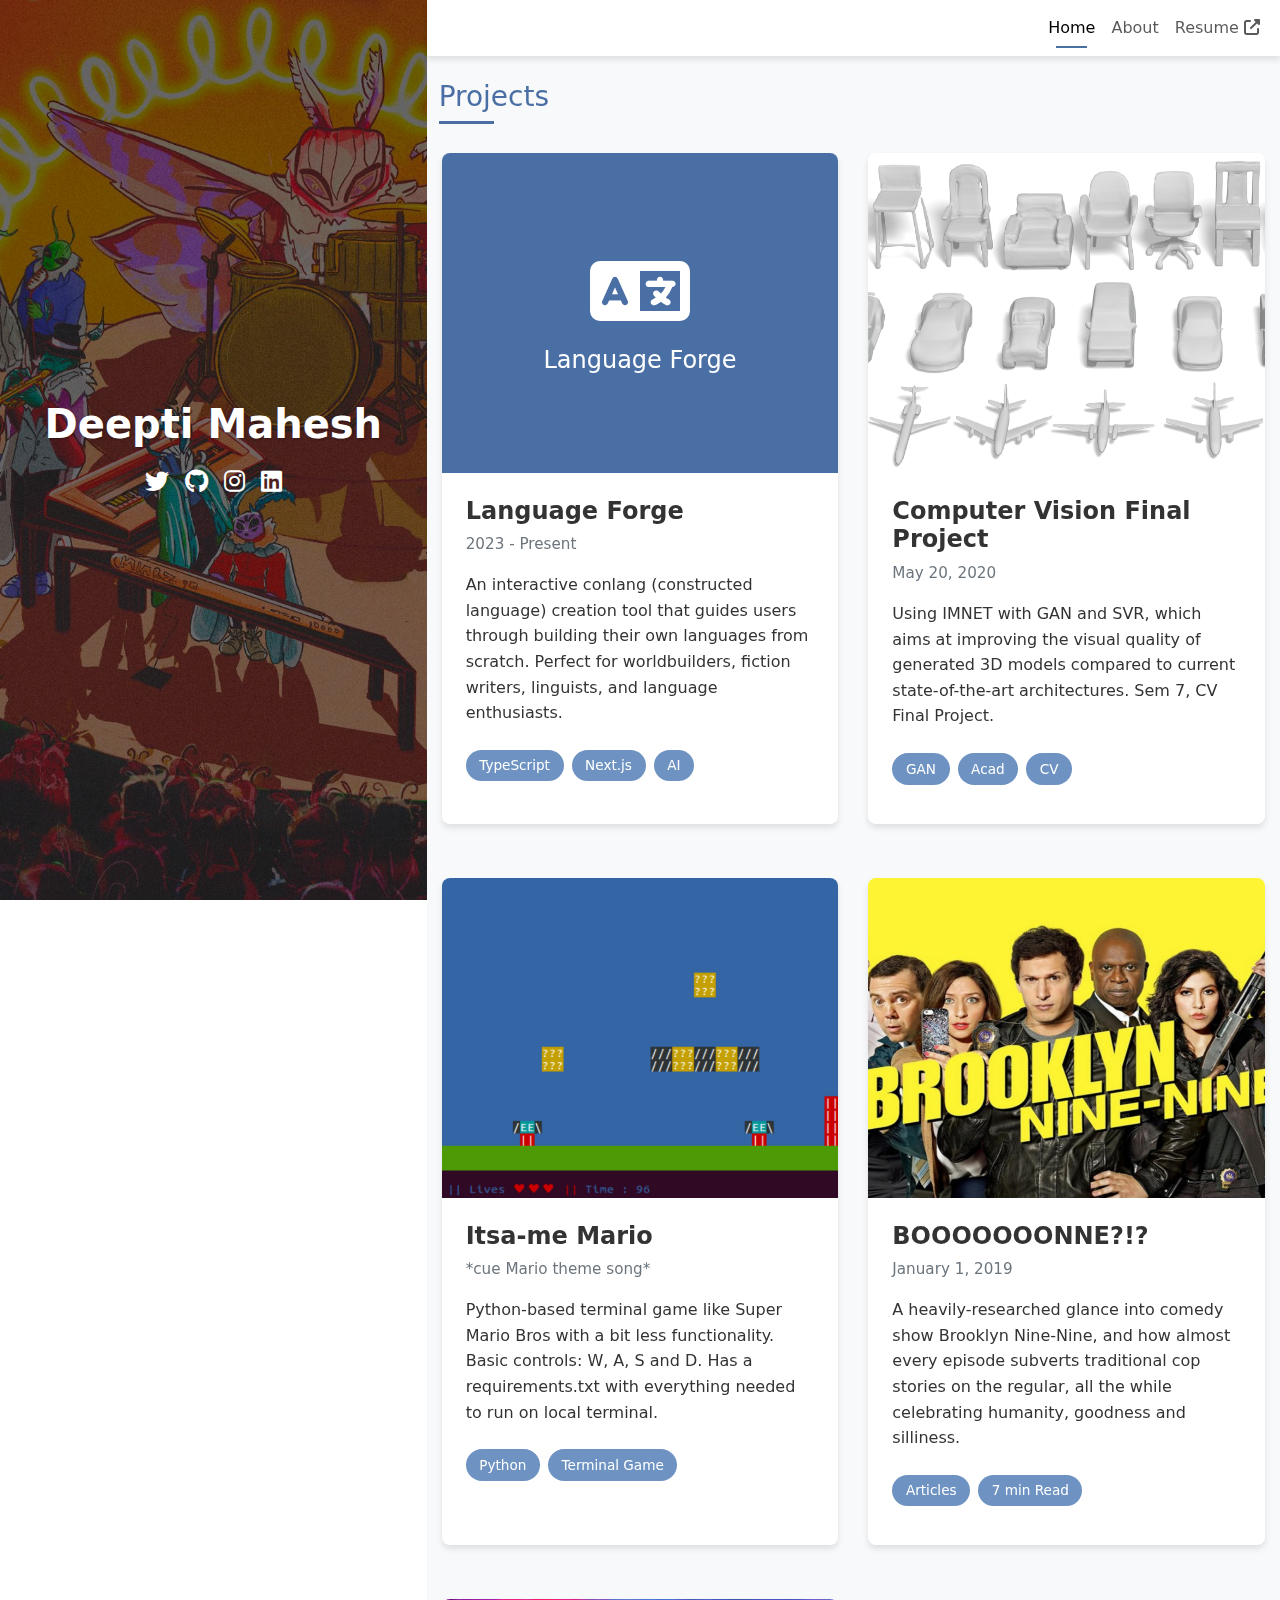
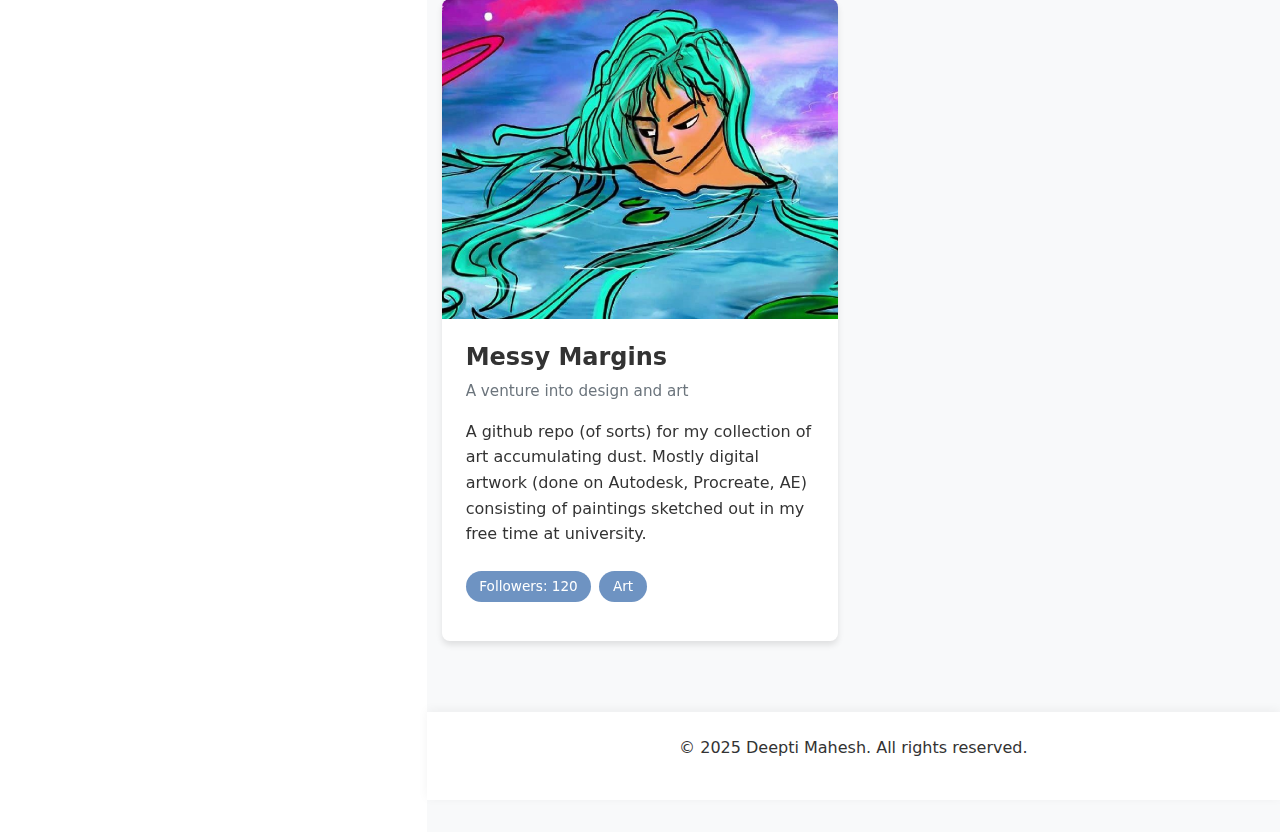
==== src/index.html @ 67118b22 "feature: Newstruct and webpage" ====
<!DOCTYPE html>
<html lang="en">
  <head>
    <meta charset="utf-8">
    <meta http-equiv="X-UA-Compatible" content="IE=edge">
    <meta name="viewport" content="width=device-width, initial-scale=1, maximum-scale=1, minimum-scale=1, user-scalable=no, minimal-ui">
    <meta name="description" content="Deepti Mahesh's Portfolio - Computer Science and Creative Works">
    <meta name="author" content="Deepti Mahesh">
    <title>Deepti Mahesh | Portfolio</title>

    <!-- CSS -->
    <link href="assets/css/styles.css" rel="stylesheet">
    
    <!-- Bootstrap (CDN for better performance) -->
    <link href="https://cdn.jsdelivr.net/npm/bootstrap@5.3.2/dist/css/bootstrap.min.css" rel="stylesheet">
    
    <!-- Fonts -->
    <link href="https://fonts.googleapis.com/css2?family=Montserrat:wght@100;200;300;400;600;700;900&family=Source+Sans+Pro:wght@300;400;600;700;900&display=swap" rel="stylesheet">
    
    <!-- Font Awesome -->
    <link href="https://cdnjs.cloudflare.com/ajax/libs/font-awesome/6.4.2/css/all.min.css" rel="stylesheet"/>
  </head>
  <body>
    <!-- Loader -->
    <div class="loader">
      <div class="spinner-border text-primary" role="status">
        <span class="visually-hidden">Loading...</span>
      </div>
    </div>

    <!-- Main Content -->
    <div class="container-fluid p-0">
      <div class="row g-0">
        <!-- Sidebar -->
        <div class="col-lg-4 sidebar">
          <div class="sidebar-content" style="background: url(assets/images/moths.jpg); background-size: cover; background-position: center;">
            <div class="profile-info text-center">
              <h1 class="fw-bold">Deepti Mahesh</h1>
              <div class="social-links mt-3">
                <a href="https://twitter.com/jinxedjeopardy" target="_blank" class="social-link"><i class="fab fa-twitter"></i></a>
                <a href="https://www.github.com/deeptimahesh" target="_blank" class="social-link"><i class="fab fa-github"></i></a>
                <a href="https://www.instagram.com/kaleidoblaze/" target="_blank" class="social-link"><i class="fab fa-instagram"></i></a>
                <a href="https://www.linkedin.com/in/deeptimahesh/" target="_blank" class="social-link"><i class="fab fa-linkedin"></i></a>
              </div>
            </div>
          </div>
        </div>
        
        <!-- Main Content -->
        <div class="col-lg-8 main-content">
          <nav class="navbar navbar-expand-lg navbar-light">
            <div class="container-fluid">
              <button class="navbar-toggler" type="button" data-bs-toggle="collapse" data-bs-target="#navbarNav">
                <span class="navbar-toggler-icon"></span>
              </button>
              <div class="collapse navbar-collapse" id="navbarNav">
                <ul class="navbar-nav">
                  <li class="nav-item">
                    <a class="nav-link active" href="index.html">Home</a>
                  </li>
                  <li class="nav-item">
                    <a class="nav-link" href="pages/about.html">About</a>
                  </li>
                  <li class="nav-item">
                    <a class="nav-link" href="assets/files/deeptimahesh-resume.pdf" target="_blank">Resume <i class="fas fa-external-link-alt"></i></a>
                  </li>
                </ul>
              </div>
            </div>
          </nav>

          <!-- Projects Section -->
          <section class="projects py-4">
            <div class="container">
              <h2 class="section-title mb-4">Projects</h2>
              
              <div class="row gx-4 gy-4">
                <!-- Language Forge Project (New) -->
                <div class="col-md-6">
                  <div class="project-card">
                    <a href="https://github.com/deeptimahesh/language-forge" target="_blank">
                      <div style="height: 320px; background-color: #4a6fa5; display: flex; justify-content: center; align-items: center; color: white;">
                        <div style="text-align: center; padding: 20px;">
                          <i class="fas fa-language" style="font-size: 80px; margin-bottom: 15px;"></i>
                          <h3 style="margin: 0; font-size: 24px;">Language Forge</h3>
                        </div>
                      </div>
                      <div class="project-info">
                        <h3>Language Forge</h3>
                        <p class="project-date">2023 - Present</p>
                        <p class="project-description">
                          An interactive conlang (constructed language) creation tool that guides users through building their own languages from scratch. Perfect for worldbuilders, fiction writers, linguists, and language enthusiasts.
                        </p>
                        <div class="project-tags">
                          <span class="tag">TypeScript</span>
                          <span class="tag">Next.js</span>
                          <span class="tag">AI</span>
                        </div>
                      </div>
                    </a>
                  </div>
                </div>
                
                <!-- Project 1 - Computer Vision -->
                <div class="col-md-6">
                  <div class="project-card">
                    <a href="assets/files/Generating Models with Implicit Decoder.pdf" target="_blank">
                      <img src="assets/images/model.png" alt="Computer Vision Project" class="img-fluid">
                      <div class="project-info">
                        <h3>Computer Vision Final Project</h3>
                        <p class="project-date">May 20, 2020</p>
                        <p class="project-description">
                          Using IMNET with GAN and SVR, which aims at improving the visual quality of generated 3D models compared to current state-of-the-art architectures. Sem 7, CV Final Project.
                        </p>
                        <div class="project-tags">
                          <span class="tag">GAN</span>
                          <span class="tag">Acad</span>
                          <span class="tag">CV</span>
                        </div>
                      </div>
                    </a>
                  </div>
                </div>
                
                <!-- Project 2 - Mario Game -->
                <div class="col-md-6">
                  <div class="project-card">
                    <a href="https://github.com/deeptimahesh/itsame-mario" target="_blank">
                      <img src="assets/images/mario.jpg" alt="Mario Game" class="img-fluid">
                      <div class="project-info">
                        <h3>Itsa-me Mario</h3>
                        <p class="project-date">*cue Mario theme song*</p>
                        <p class="project-description">
                          Python-based terminal game like Super Mario Bros with a bit less functionality. Basic controls: W, A, S and D. Has a requirements.txt with everything needed to run on local terminal.
                        </p>
                        <div class="project-tags">
                          <span class="tag">Python</span>
                          <span class="tag">Terminal Game</span>
                        </div>
                      </div>
                    </a>
                  </div>
                </div>
                
                <!-- Project 3 - B99 Article -->
                <div class="col-md-6">
                  <div class="project-card">
                    <a href="https://pingiiit.org/2019/03/b99/" target="_blank">
                      <img src="assets/images/b99.jpg" alt="Brooklyn Nine-Nine Article" class="img-fluid">
                      <div class="project-info">
                        <h3>BOOOOOOONNE?!?</h3>
                        <p class="project-date">January 1, 2019</p>
                        <p class="project-description">
                          A heavily-researched glance into comedy show Brooklyn Nine-Nine, and how almost every episode subverts traditional cop stories on the regular, all the while celebrating humanity, goodness and silliness.
                        </p>
                        <div class="project-tags">
                          <span class="tag">Articles</span>
                          <span class="tag">7 min Read</span>
                        </div>
                      </div>
                    </a>
                  </div>
                </div>
                
                <!-- Project 4 - Digital Art -->
                <div class="col-md-6">
                  <div class="project-card">
                    <a href="https://kaleidoblaze.artstation.com" target="_blank">
                      <img src="assets/images/pandemic.jpg" alt="Digital Art" class="img-fluid">
                      <div class="project-info">
                        <h3>Messy Margins</h3>
                        <p class="project-date">A venture into design and art</p>
                        <p class="project-description">
                          A github repo (of sorts) for my collection of art accumulating dust. Mostly digital artwork (done on Autodesk, Procreate, AE) consisting of paintings sketched out in my free time at university.
                        </p>
                        <div class="project-tags">
                          <span class="tag">Followers: 120</span>
                          <span class="tag">Art</span>
                        </div>
                      </div>
                    </a>
                  </div>
                </div>
              </div>
            </div>
          </section>
          
          <!-- Footer -->
          <footer class="footer text-center py-4">
            <div class="container">
              <p>&copy; 2025 Deepti Mahesh. All rights reserved.</p>
            </div>
          </footer>
        </div>
      </div>
    </div>

    <!-- JavaScript Dependencies -->
    <script src="https://cdn.jsdelivr.net/npm/bootstrap@5.3.2/dist/js/bootstrap.bundle.min.js"></script>
    <script src="https://code.jquery.com/jquery-3.6.0.min.js"></script>
    <script src="assets/js/main.js"></script>
  </body>
</html>
---- src/assets/css/styles.css ----
/* 
 * Deepti Mahesh Portfolio Website
 * Modern CSS Styles
 */

/* ===== Base Styles ===== */
:root {
  --primary-color: #4a6fa5;
  --secondary-color: #334e7a;
  --accent-color: #6e93c2;
  --text-color: #333333;
  --light-text: #ffffff;
  --background-color: #f8f9fa;
  --card-bg: #ffffff;
  --border-color: #e9ecef;
  --shadow: 0 4px 6px rgba(0, 0, 0, 0.1);
  --transition: all 0.3s ease;
}

* {
  margin: 0;
  padding: 0;
  box-sizing: border-box;
}

body {
  font-family: 'Montserrat', 'Source Sans Pro', sans-serif;
  font-size: 16px;
  line-height: 1.6;
  color: var(--text-color);
  background-color: var(--background-color);
  overflow-x: hidden;
}

a {
  color: var(--primary-color);
  text-decoration: none;
  transition: var(--transition);
}

a:hover, a:focus {
  color: var(--secondary-color);
  text-decoration: none;
}

/* Ensure no text decoration for all links in the projects section */
.projects a,
.projects a:hover,
.projects a:focus,
.projects a:active {
  text-decoration: none;
}

h1, h2, h3, h4, h5, h6 {
  font-weight: 600;
  margin-bottom: 1rem;
}

img {
  max-width: 100%;
  height: auto;
}

/* ===== Loader ===== */
.loader {
  position: fixed;
  top: 0;
  left: 0;
  width: 100%;
  height: 100%;
  background-color: var(--background-color);
  display: flex;
  justify-content: center;
  align-items: center;
  z-index: 9999;
  transition: opacity 0.5s ease-out;
}

/* ===== Layout ===== */
.sidebar {
  height: 100vh;
  position: sticky;
  top: 0;
  overflow: hidden;
}

.sidebar-content {
  height: 100%;
  padding: 2rem;
  display: flex;
  flex-direction: column;
  justify-content: center;
  align-items: center;
  position: relative;
}

.sidebar-content::before {
  content: '';
  position: absolute;
  top: 0;
  left: 0;
  right: 0;
  bottom: 0;
  background-color: rgba(0, 0, 0, 0.5);
  z-index: 1;
}

.profile-info {
  position: relative;
  z-index: 2;
  color: var(--light-text);
}

.profile-info h1 {
  font-size: 2.5rem;
  font-weight: 700;
  margin-bottom: 1rem;
  text-shadow: 1px 1px 3px rgba(0, 0, 0, 0.3);
}

.social-links {
  display: flex;
  justify-content: center;
  gap: 1rem;
}

.social-link {
  color: var(--light-text);
  font-size: 1.5rem;
  transition: var(--transition);
}

.social-link:hover {
  color: var(--accent-color);
  transform: translateY(-3px);
  text-decoration: none;
}

.main-content {
  min-height: 100vh;
  background-color: var(--background-color);
  padding-bottom: 2rem;
}

/* ===== Navigation ===== */
.navbar {
  padding: 1rem 0;
  background-color: var(--card-bg);
  box-shadow: var(--shadow);
}

.navbar-nav {
  margin-left: auto;
}

.nav-link {
  font-weight: 500;
  padding: 0.5rem 1rem;
  color: var(--text-color);
  position: relative;
  text-decoration: none;
}

.nav-link:hover, 
.nav-link:focus {
  text-decoration: none;
}

.nav-link.active {
  color: var(--primary-color);
}

.nav-link.active::after {
  content: '';
  position: absolute;
  bottom: 0;
  left: 1rem;
  right: 1rem;
  height: 2px;
  background-color: var(--primary-color);
}

/* ===== Projects Section ===== */
.projects {
  padding: 2rem 0;
}

/* Add padding to project columns */
.projects .col-md-6 {
  padding: 15px;
}

.project-card {
  background-color: var(--card-bg);
  border-radius: 8px;
  overflow: hidden;
  box-shadow: var(--shadow);
  transition: var(--transition);
  height: 100%;
  margin-bottom: 15px;
}

.project-card:hover {
  transform: translateY(-5px);
  box-shadow: 0 10px 20px rgba(0, 0, 0, 0.15);
}

.project-card a {
  color: var(--text-color);
  display: block;
  text-decoration: none;
}

.project-card a:hover {
  text-decoration: none;
}

.project-card img {
  width: 100%;
  height: 320px;
  object-fit: cover;
  object-position: center top;
}

.project-info {
  padding: 1.5rem;
  min-height: 200px;
}

.project-info h3 {
  font-size: 1.5rem;
  margin-bottom: 0.5rem;
  font-weight: 600;
}

.project-date {
  color: #6c757d;
  font-size: 0.95rem;
  margin-bottom: 1rem;
}

.project-description {
  font-size: 1rem;
  margin-bottom: 1.5rem;
  line-height: 1.6;
}

.project-tags {
  display: flex;
  flex-wrap: wrap;
  gap: 0.5rem;
  margin-top: auto;
}

.tag {
  background-color: var(--accent-color);
  color: white;
  padding: 0.35rem 0.85rem;
  border-radius: 20px;
  font-size: 0.85rem;
  font-weight: 500;
}

/* ===== About Section ===== */
.about-section {
  padding: 2rem 0;
}

.about-card {
  background-color: var(--card-bg);
  border-radius: 8px;
  padding: 2rem;
  box-shadow: var(--shadow);
}

.section-title {
  color: var(--primary-color);
  font-size: 1.75rem;
  margin-bottom: 2rem;
  position: relative;
  display: inline-block;
}

.section-title::after {
  content: '';
  position: absolute;
  bottom: -10px;
  left: 0;
  width: 50%;
  height: 3px;
  background-color: var(--primary-color);
}

.about-image {
  border-radius: 8px;
  box-shadow: var(--shadow);
  max-height: 450px;
  width: 100%;
  object-fit: cover;
}

.about-text {
  margin-top: 1rem;
}

.about-text p {
  margin-bottom: 1.25rem;
}

.contact-list {
  list-style: none;
  padding: 0;
  margin: 1.5rem 0;
}

.contact-list li {
  margin-bottom: 1rem;
  display: flex;
  align-items: center;
}

.contact-list span {
  font-weight: 600;
  margin-right: 0.5rem;
  min-width: 80px;
}

.contact-list a {
  text-decoration: none;
}

.contact-list a:hover {
  text-decoration: none;
}

.email-link {
  display: inline-block;
  color: var(--primary-color);
  font-weight: 500;
  font-size: 1.1rem;
  margin-top: 0.5rem;
  text-decoration: none;
}

.email-link:hover {
  text-decoration: none;
}

/* ===== Footer ===== */
.footer {
  background-color: var(--card-bg);
  color: var(--text-color);
  padding: 1.5rem 0;
  box-shadow: 0 -2px 10px rgba(0, 0, 0, 0.05);
  margin-top: 2rem;
}

/* ===== Responsive styles ===== */
@media (max-width: 991.98px) {
  .sidebar {
    height: auto;
    position: relative;
  }
  
  .sidebar-content {
    min-height: 300px;
  }
  
  .profile-info h1 {
    font-size: 2rem;
  }
  
  .project-card img {
    height: 280px;
  }
}

@media (max-width: 767.98px) {
  .projects .col-md-6 {
    padding: 10px;
  }
  
  .project-card img {
    height: 240px;
  }
  
  .project-info {
    padding: 1.25rem;
    min-height: 180px;
  }
  
  .project-info h3 {
    font-size: 1.3rem;
  }
  
  .about-card {
    padding: 1.5rem;
  }
  
  .section-title {
    font-size: 1.5rem;
  }
}
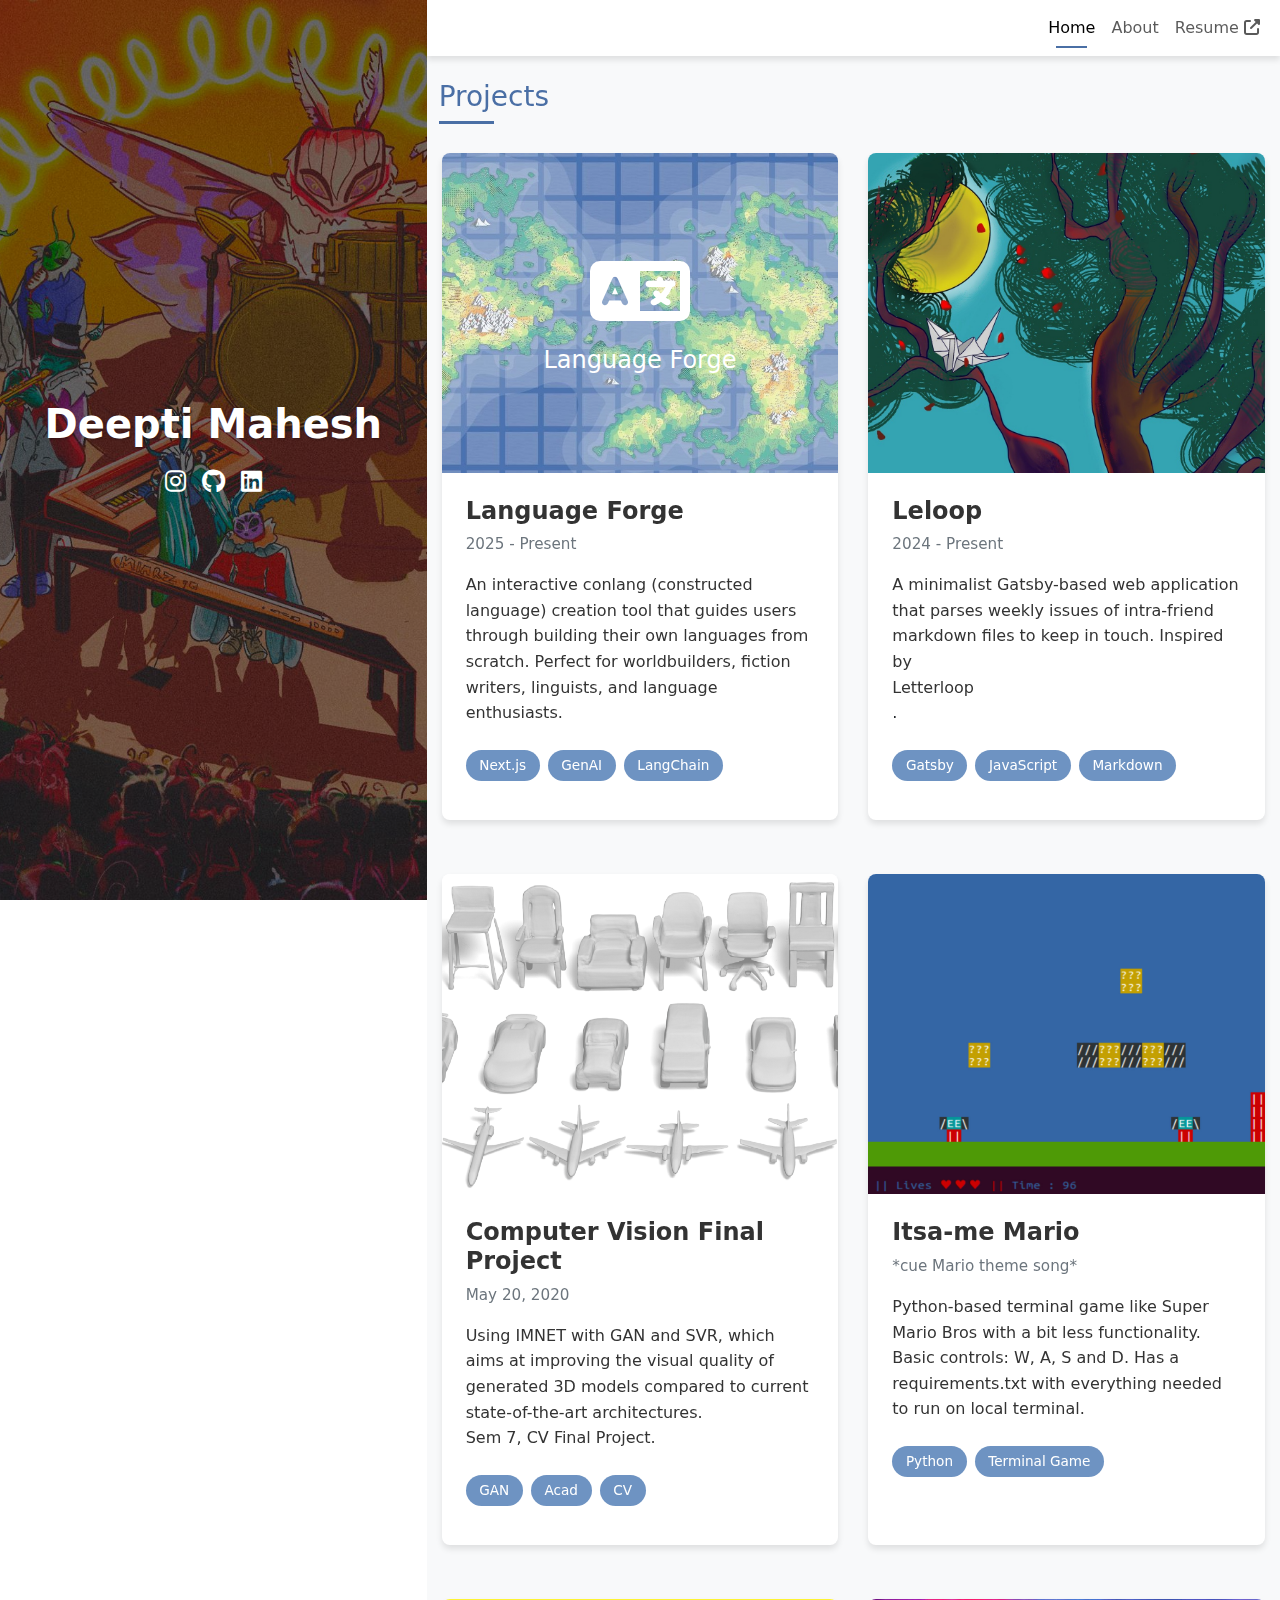
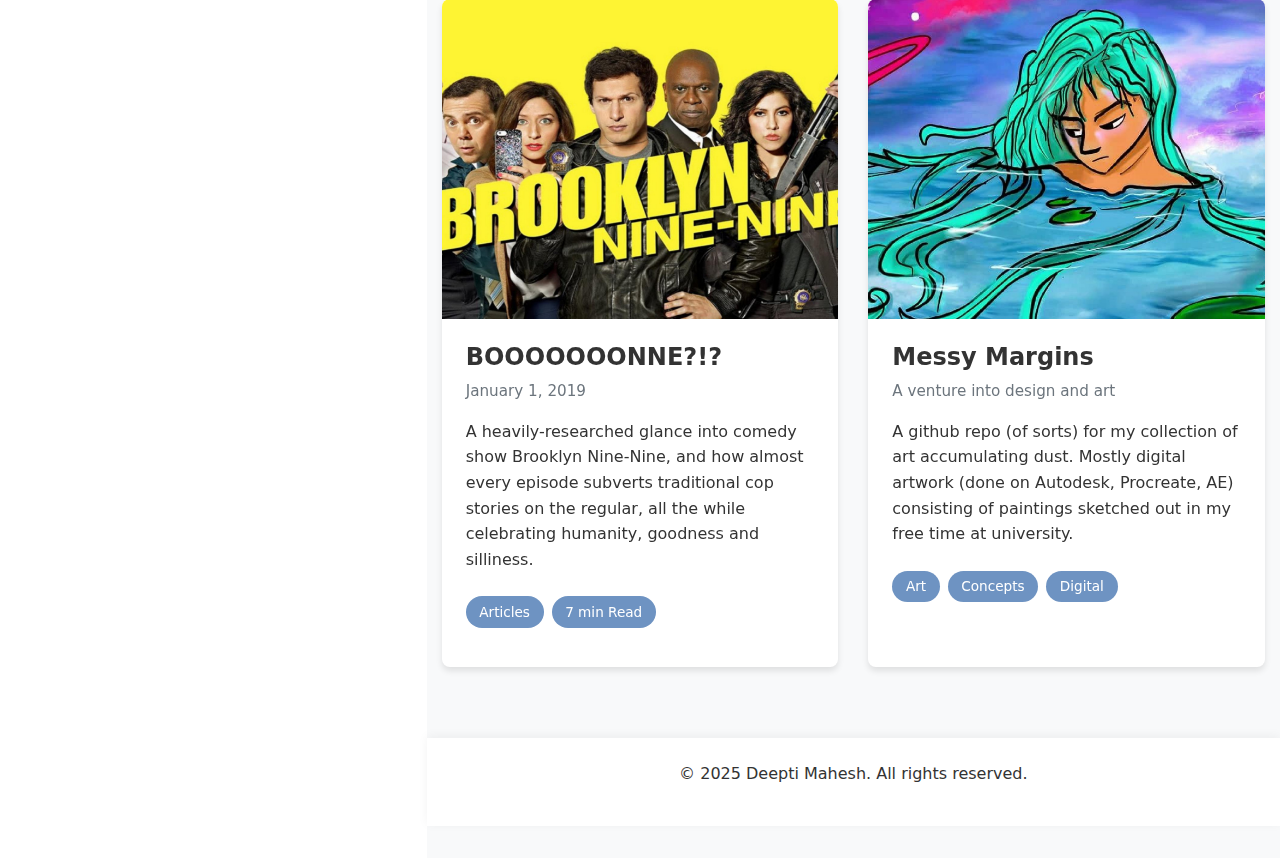
==== commit bfb80861: "feature: Updated resume. Added projects" ====
--- a/src/index.html
+++ b/src/index.html
@@ -37,9 +37,8 @@
             <div class="profile-info text-center">
               <h1 class="fw-bold">Deepti Mahesh</h1>
               <div class="social-links mt-3">
-                <a href="https://twitter.com/jinxedjeopardy" target="_blank" class="social-link"><i class="fab fa-twitter"></i></a>
+                <a href="https://www.instagram.com/kaleidoblaze/" target="_blank" class="social-link"><i class="fab fa-instagram"></i></a>
                 <a href="https://www.github.com/deeptimahesh" target="_blank" class="social-link"><i class="fab fa-github"></i></a>
-                <a href="https://www.instagram.com/kaleidoblaze/" target="_blank" class="social-link"><i class="fab fa-instagram"></i></a>
                 <a href="https://www.linkedin.com/in/deeptimahesh/" target="_blank" class="social-link"><i class="fab fa-linkedin"></i></a>
               </div>
             </div>
@@ -75,33 +74,59 @@
               <h2 class="section-title mb-4">Projects</h2>
               
               <div class="row gx-4 gy-4">
-                <!-- Language Forge Project (New) -->
+                <!-- Language Forge Project -->
                 <div class="col-md-6">
                   <div class="project-card">
                     <a href="https://github.com/deeptimahesh/language-forge" target="_blank">
-                      <div style="height: 320px; background-color: #4a6fa5; display: flex; justify-content: center; align-items: center; color: white;">
-                        <div style="text-align: center; padding: 20px;">
-                          <i class="fas fa-language" style="font-size: 80px; margin-bottom: 15px;"></i>
-                          <h3 style="margin: 0; font-size: 24px;">Language Forge</h3>
+                      <div style="position: relative; height: 320px; overflow: hidden;">
+                        <img src="assets/images/map.jpg" alt="Language Forge Background" style="width: 100%; height: 100%; object-fit: cover;">
+                        <div style="position: absolute; top: 0; left: 0; width: 100%; height: 100%; display: flex; justify-content: center; align-items: center; background-color: rgba(132, 167, 219, 0.082);">
+                          <div style="text-align: center; padding: 20px;">
+                            <i class="fas fa-language" style="font-size: 80px; margin-bottom: 15px; color: white;"></i>
+                            <h3 style="margin: 0; font-size: 24px; color: white;">Language Forge</h3>
+                          </div>
                         </div>
                       </div>
                       <div class="project-info">
                         <h3>Language Forge</h3>
-                        <p class="project-date">2023 - Present</p>
-                        <p class="project-description">
-                          An interactive conlang (constructed language) creation tool that guides users through building their own languages from scratch. Perfect for worldbuilders, fiction writers, linguists, and language enthusiasts.
-                        </p>
-                        <div class="project-tags">
-                          <span class="tag">TypeScript</span>
+                        <p class="project-date">2025 - Present</p>
+                        <p class="project-description">
+                          An interactive conlang (constructed language) creation tool that guides users through building their own languages from scratch.
+                          Perfect for worldbuilders, fiction writers, linguists, and language enthusiasts.
+                        </p>
+                        <div class="project-tags">
                           <span class="tag">Next.js</span>
-                          <span class="tag">AI</span>
-                        </div>
-                      </div>
-                    </a>
-                  </div>
-                </div>
-                
-                <!-- Project 1 - Computer Vision -->
+                          <span class="tag">GenAI</span>
+                          <span class="tag">LangChain</span>
+                        </div>
+                      </div>
+                    </a>
+                  </div>
+                </div>
+                
+                <!-- Project 2 - Leloop (New) -->
+                <div class="col-md-6">
+                  <div class="project-card">
+                    <a href="https://github.com/deeptimahesh/leloop" target="_blank">
+                      <img src="assets/images/crane.jpg" alt="Leloop" class="img-fluid">
+                      <div class="project-info">
+                        <h3>Leloop</h3>
+                        <p class="project-date">2024 - Present</p>
+                        <p class="project-description">
+                          A minimalist Gatsby-based web application that parses weekly issues of intra-friend markdown files to keep in touch.
+                          Inspired by <a href="https://www.letterloop.co" target="_blank">Letterloop</a>.
+                        </p>
+                        <div class="project-tags">
+                          <span class="tag">Gatsby</span>
+                          <span class="tag">JavaScript</span>
+                          <span class="tag">Markdown</span>
+                        </div>
+                      </div>
+                    </a>
+                  </div>
+                </div>
+                
+                <!-- Project 3 - Computer Vision -->
                 <div class="col-md-6">
                   <div class="project-card">
                     <a href="assets/files/Generating Models with Implicit Decoder.pdf" target="_blank">
@@ -110,7 +135,9 @@
                         <h3>Computer Vision Final Project</h3>
                         <p class="project-date">May 20, 2020</p>
                         <p class="project-description">
-                          Using IMNET with GAN and SVR, which aims at improving the visual quality of generated 3D models compared to current state-of-the-art architectures. Sem 7, CV Final Project.
+                          Using IMNET with GAN and SVR, which aims at improving the visual quality of generated 3D models compared to current state-of-the-art architectures.
+                          <br>
+                          Sem 7, CV Final Project.
                         </p>
                         <div class="project-tags">
                           <span class="tag">GAN</span>
@@ -122,7 +149,7 @@
                   </div>
                 </div>
                 
-                <!-- Project 2 - Mario Game -->
+                <!-- Project 4 - Mario Game -->
                 <div class="col-md-6">
                   <div class="project-card">
                     <a href="https://github.com/deeptimahesh/itsame-mario" target="_blank">
@@ -142,7 +169,7 @@
                   </div>
                 </div>
                 
-                <!-- Project 3 - B99 Article -->
+                <!-- Project 5 - B99 Article -->
                 <div class="col-md-6">
                   <div class="project-card">
                     <a href="https://pingiiit.org/2019/03/b99/" target="_blank">
@@ -162,7 +189,7 @@
                   </div>
                 </div>
                 
-                <!-- Project 4 - Digital Art -->
+                <!-- Project 6 - Digital Art -->
                 <div class="col-md-6">
                   <div class="project-card">
                     <a href="https://kaleidoblaze.artstation.com" target="_blank">
@@ -174,8 +201,9 @@
                           A github repo (of sorts) for my collection of art accumulating dust. Mostly digital artwork (done on Autodesk, Procreate, AE) consisting of paintings sketched out in my free time at university.
                         </p>
                         <div class="project-tags">
-                          <span class="tag">Followers: 120</span>
                           <span class="tag">Art</span>
+                          <span class="tag">Concepts</span>
+                          <span class="tag">Digital</span>
                         </div>
                       </div>
                     </a>
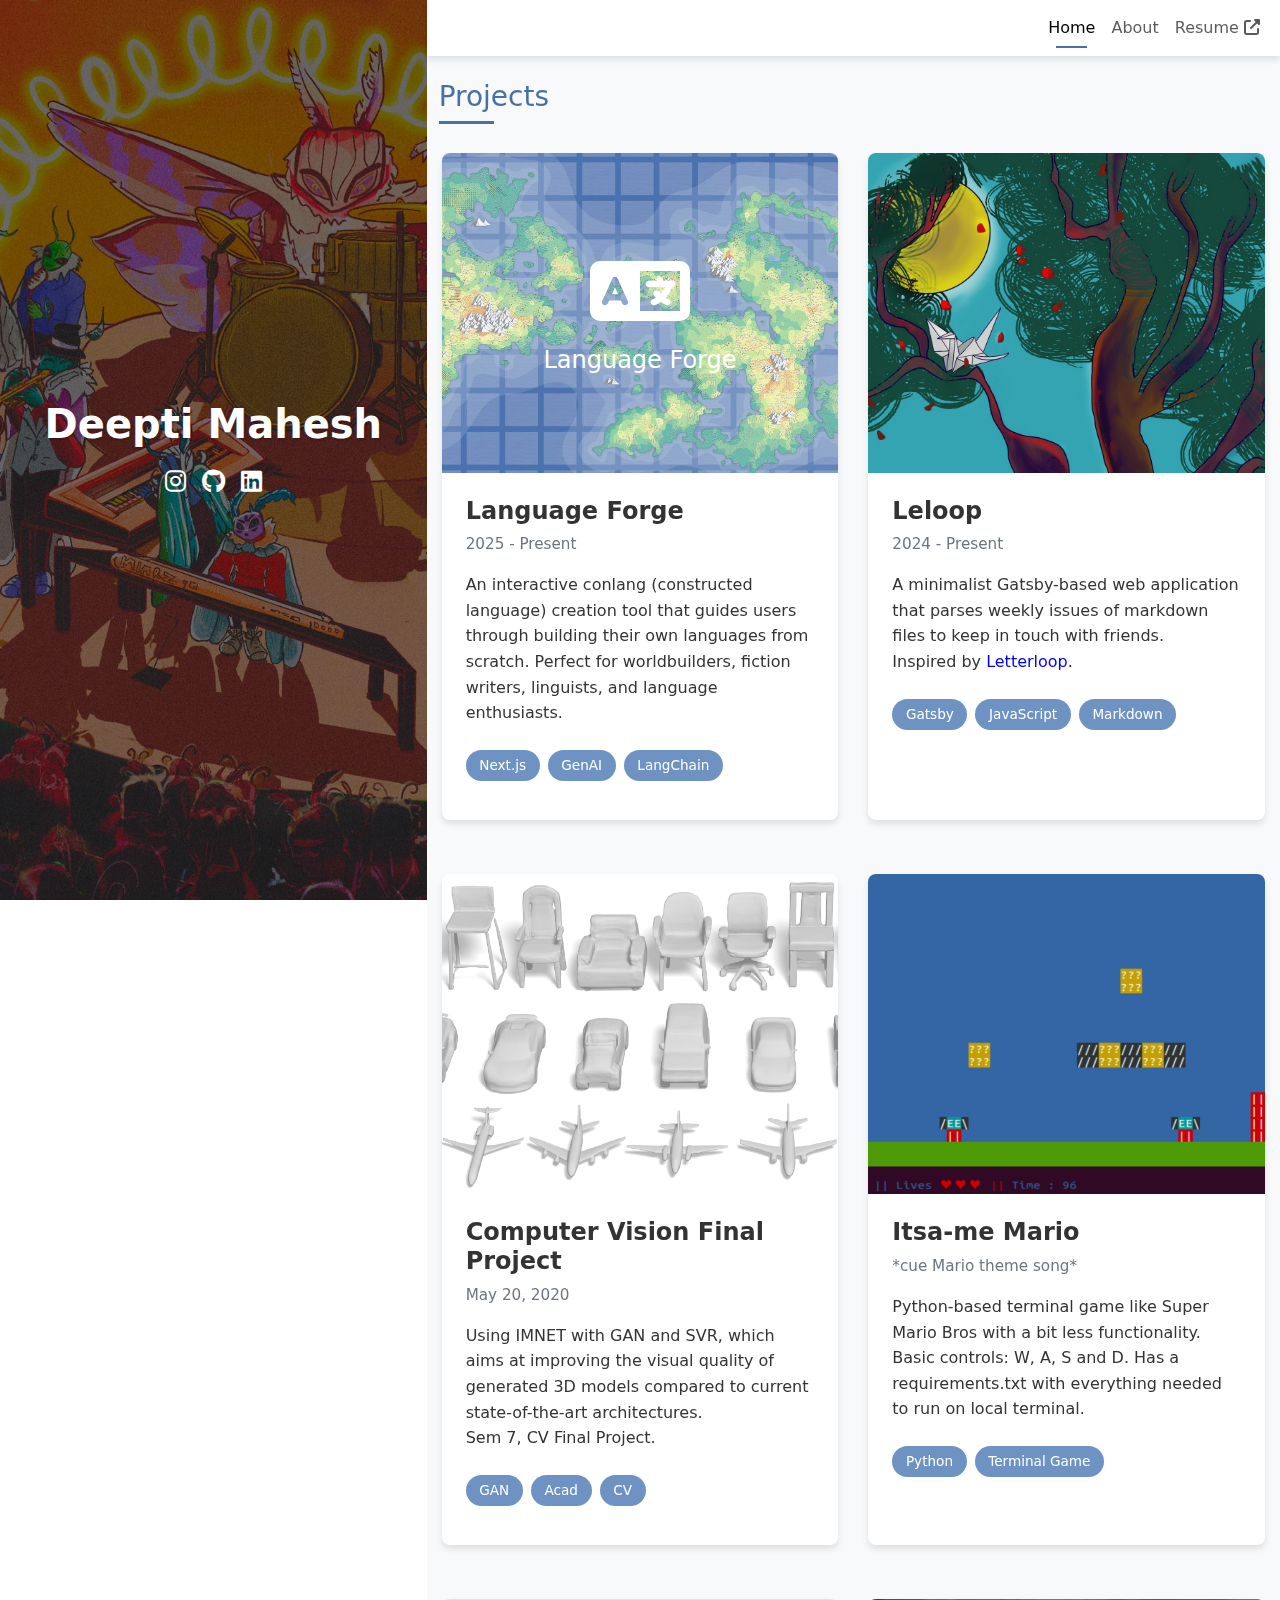
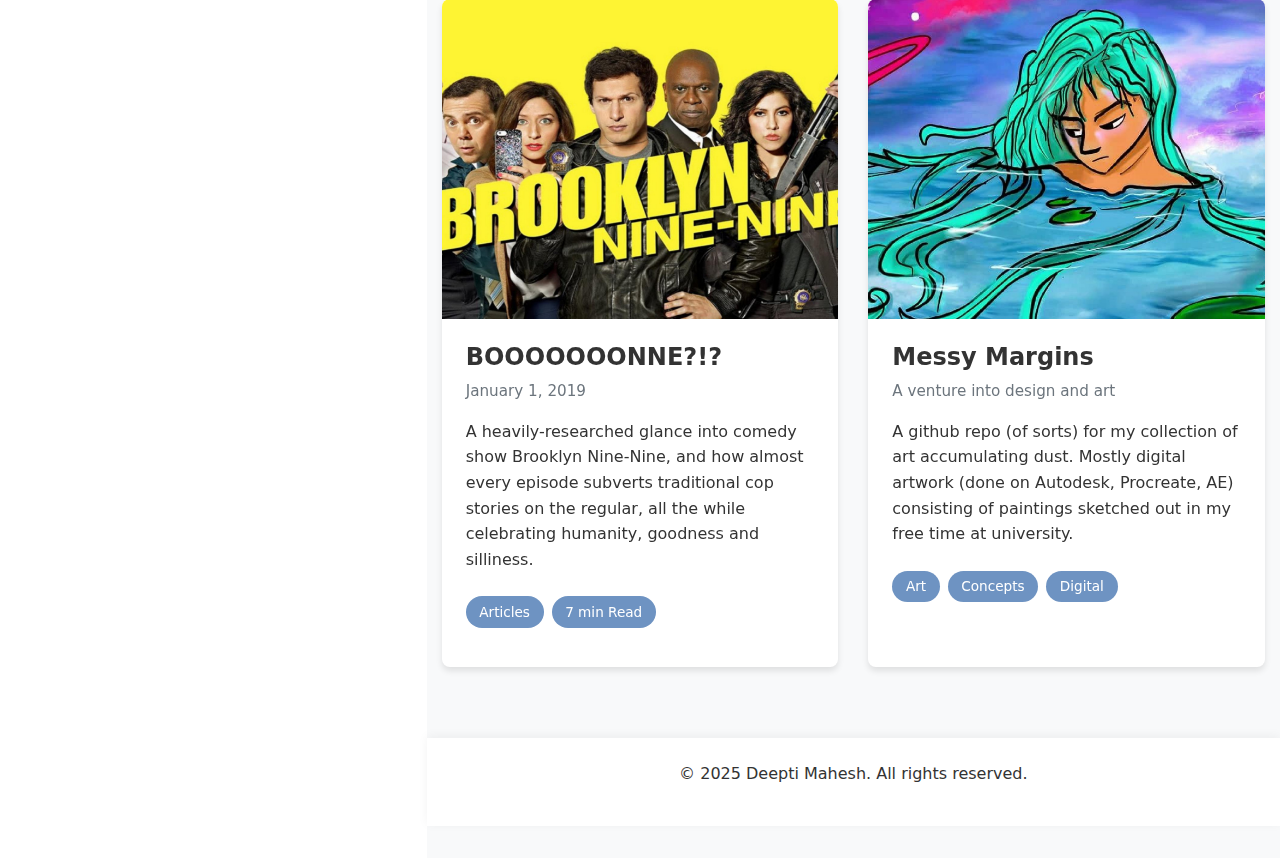
==== commit 2ae2453f: "feature: Lint and edited" ====
--- a/src/index.html
+++ b/src/index.html
@@ -113,8 +113,9 @@
                         <h3>Leloop</h3>
                         <p class="project-date">2024 - Present</p>
                         <p class="project-description">
-                          A minimalist Gatsby-based web application that parses weekly issues of intra-friend markdown files to keep in touch.
-                          Inspired by <a href="https://www.letterloop.co" target="_blank">Letterloop</a>.
+                          A minimalist Gatsby-based web application that parses weekly issues of markdown files to keep in touch with friends.
+                          <br>
+                          Inspired by <a href="https://letterloop.com" target="_blank" style="color:blue;">Letterloop</a>.
                         </p>
                         <div class="project-tags">
                           <span class="tag">Gatsby</span>
--- a/src/assets/css/styles.css
+++ b/src/assets/css/styles.css
@@ -33,7 +33,7 @@
 }
 
 a {
-  color: var(--primary-color);
+  color: var(--secondary-color);
   text-decoration: none;
   transition: var(--transition);
 }
@@ -207,7 +207,6 @@
 
 .project-card a {
   color: var(--text-color);
-  display: block;
   text-decoration: none;
 }
 
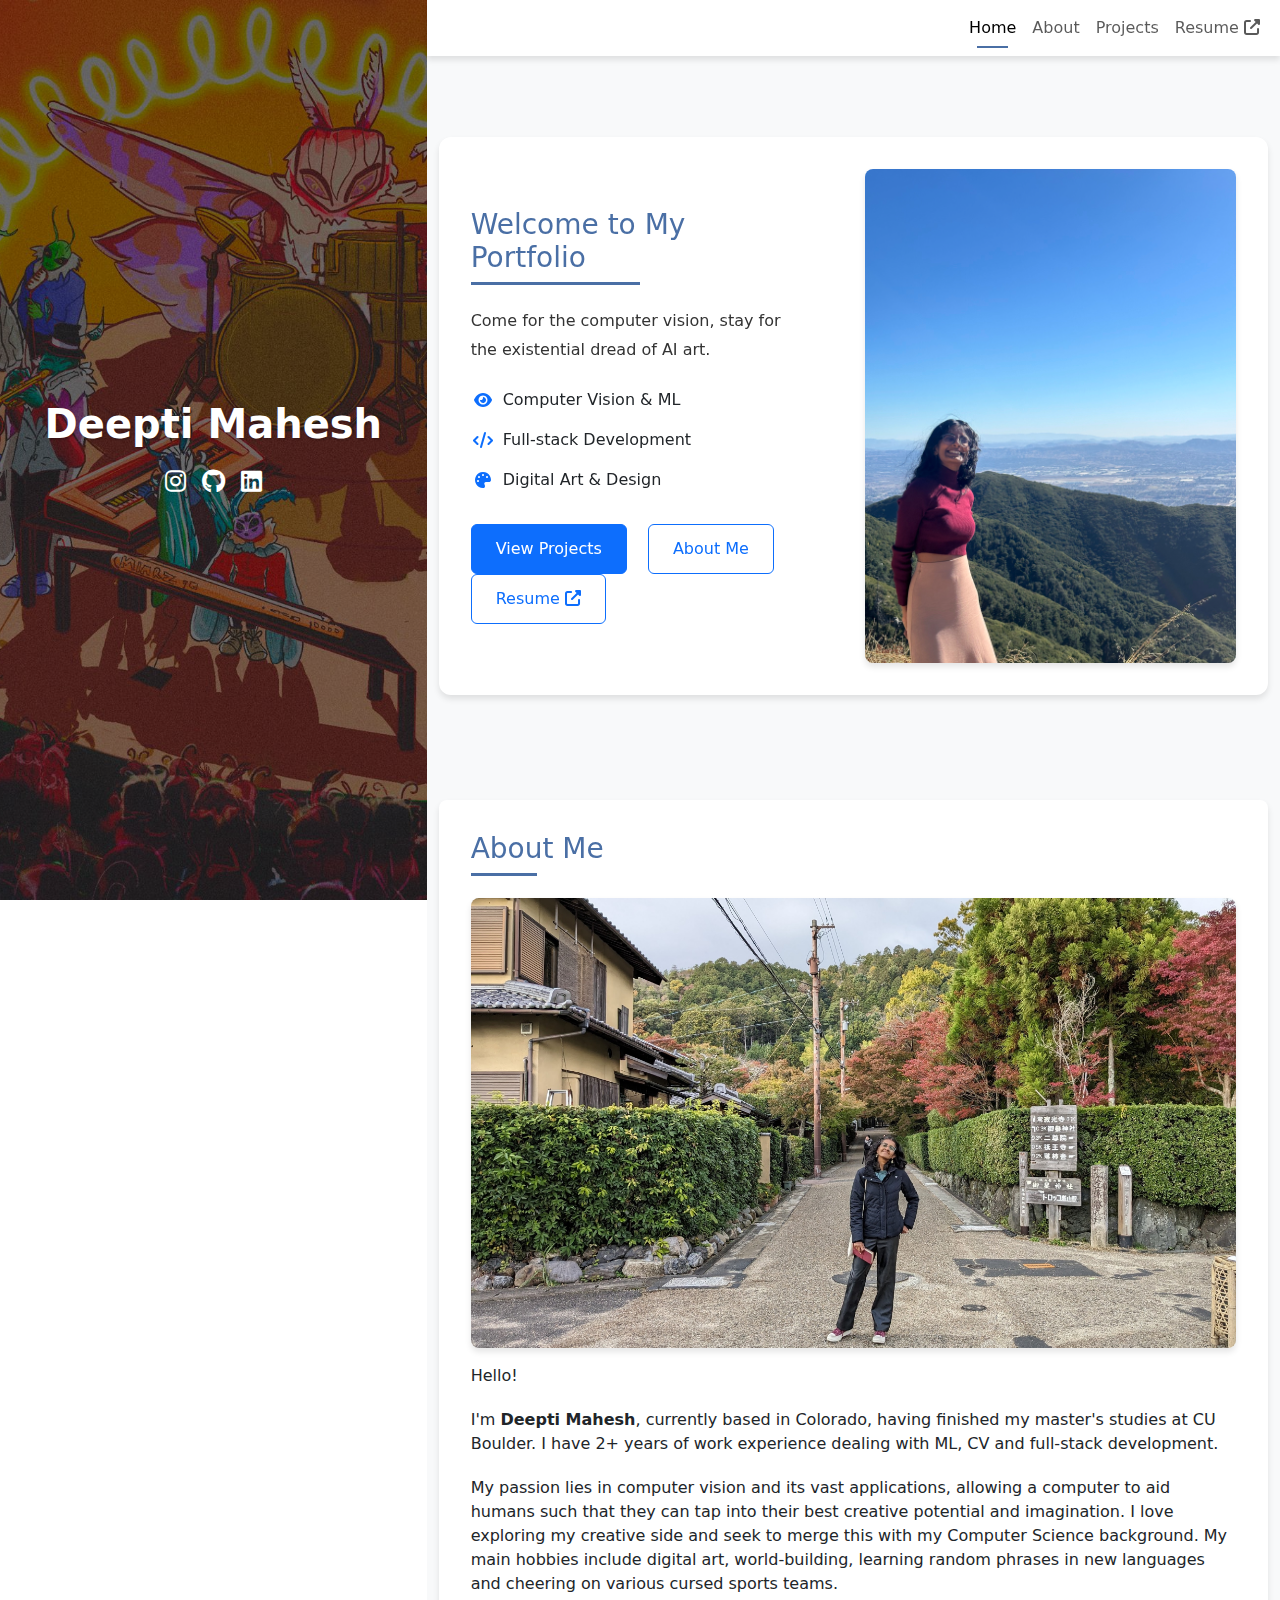
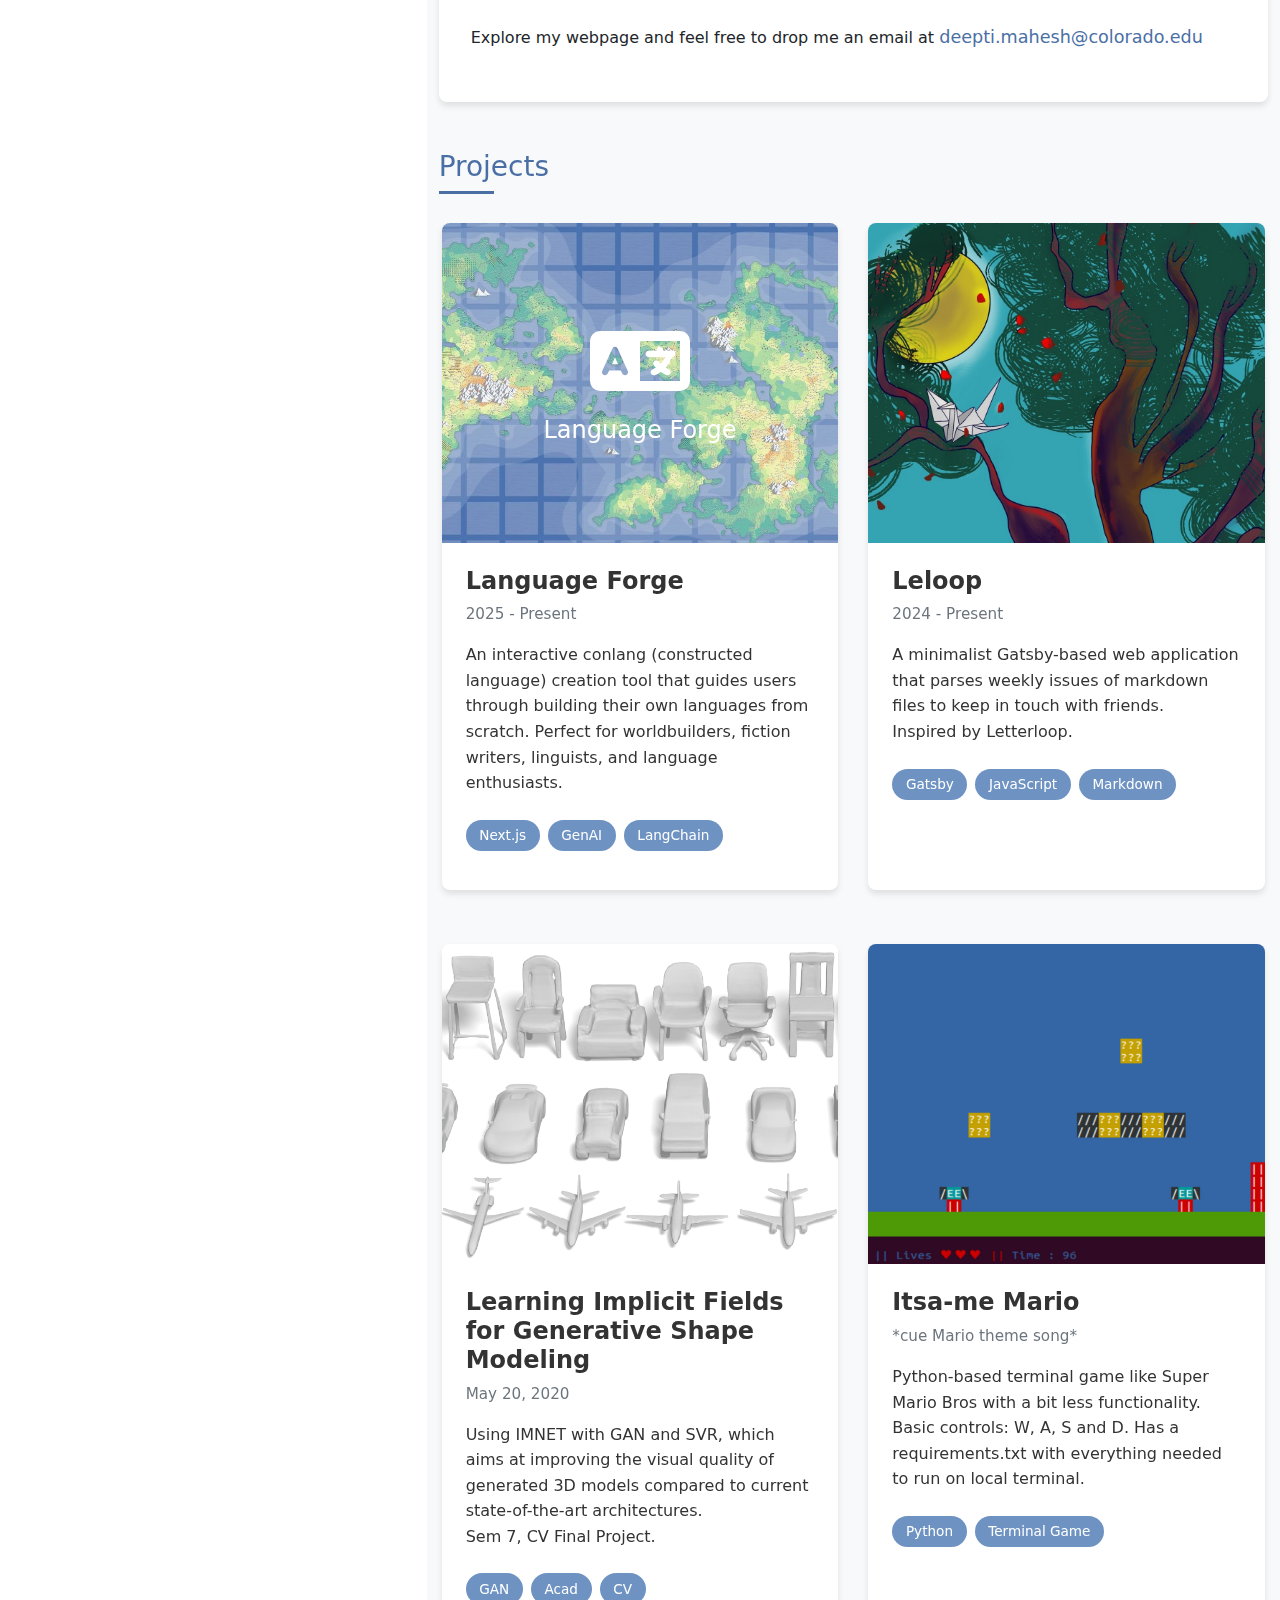
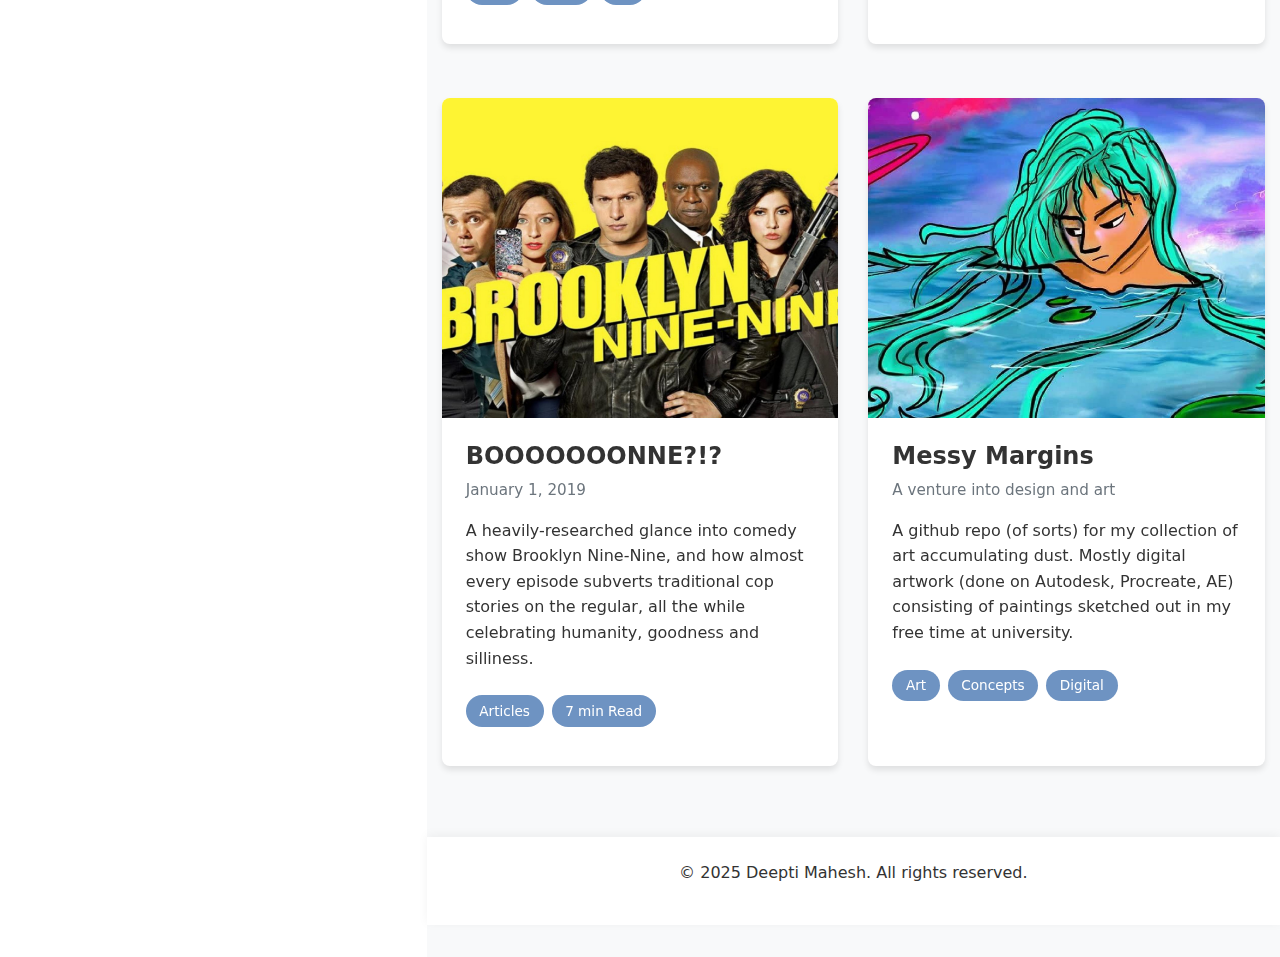
==== commit b65978dc: "feature: One page updates" ====
--- a/src/index.html
+++ b/src/index.html
@@ -4,7 +4,7 @@
     <meta charset="utf-8">
     <meta http-equiv="X-UA-Compatible" content="IE=edge">
     <meta name="viewport" content="width=device-width, initial-scale=1, maximum-scale=1, minimum-scale=1, user-scalable=no, minimal-ui">
-    <meta name="description" content="Deepti Mahesh's Portfolio - Computer Science and Creative Works">
+    <meta name="description" content="Deepti Mahesh - Computer Science Graduate Student">
     <meta name="author" content="Deepti Mahesh">
     <title>Deepti Mahesh | Portfolio</title>
 
@@ -33,7 +33,7 @@
       <div class="row g-0">
         <!-- Sidebar -->
         <div class="col-lg-4 sidebar">
-          <div class="sidebar-content" style="background: url(assets/images/moths.jpg); background-size: cover; background-position: center;">
+          <div id="sidebar-content" class="sidebar-content" style="background: url(assets/images/moths.jpg); background-size: cover; background-position: center;">
             <div class="profile-info text-center">
               <h1 class="fw-bold">Deepti Mahesh</h1>
               <div class="social-links mt-3">
@@ -47,7 +47,7 @@
         
         <!-- Main Content -->
         <div class="col-lg-8 main-content">
-          <nav class="navbar navbar-expand-lg navbar-light">
+          <nav class="navbar navbar-expand-lg navbar-light sticky-top">
             <div class="container-fluid">
               <button class="navbar-toggler" type="button" data-bs-toggle="collapse" data-bs-target="#navbarNav">
                 <span class="navbar-toggler-icon"></span>
@@ -55,10 +55,13 @@
               <div class="collapse navbar-collapse" id="navbarNav">
                 <ul class="navbar-nav">
                   <li class="nav-item">
-                    <a class="nav-link active" href="index.html">Home</a>
+                    <a class="nav-link" href="#home">Home</a>
                   </li>
                   <li class="nav-item">
-                    <a class="nav-link" href="pages/about.html">About</a>
+                    <a class="nav-link" href="#about">About</a>
+                  </li>
+                  <li class="nav-item">
+                    <a class="nav-link" href="#projects">Projects</a>
                   </li>
                   <li class="nav-item">
                     <a class="nav-link" href="assets/files/deeptimahesh-resume.pdf" target="_blank">Resume <i class="fas fa-external-link-alt"></i></a>
@@ -67,9 +70,79 @@
               </div>
             </div>
           </nav>
+          
+          <!-- Home Section -->
+          <section id="home" class="home-section py-4">
+            <div class="container">
+              <div class="home-card">
+                <div class="home-content">
+                  <div class="row align-items-center">
+                    <div class="col-md-6">
+                      <div class="home-text">
+                        <h2 class="section-title">Welcome to My Portfolio</h2>
+                        <p class="lead mb-4">Come for the computer vision, stay for the existential dread of AI art.</p>
+                        <div class="key-points mb-4">
+                          <div class="key-point">
+                            <i class="fas fa-eye text-primary me-2"></i>
+                            <span>Computer Vision & ML</span>
+                          </div>
+                          <div class="key-point">
+                            <i class="fas fa-code text-primary me-2"></i>
+                            <span>Full-stack Development</span>
+                          </div>
+                          <div class="key-point">
+                            <i class="fas fa-palette text-primary me-2"></i>
+                            <span>Digital Art & Design</span>
+                          </div>
+                        </div>
+                        <div class="cta-buttons">
+                          <a href="#projects" class="btn btn-primary me-3">View Projects</a>
+                          <a href="#about" class="btn btn-outline-primary me-3">About Me</a>
+                          <a href="assets/files/deeptimahesh-resume.pdf" target="_blank" class="btn btn-outline-primary">Resume <i class="fas fa-external-link-alt"></i></a>
+                        </div>
+                      </div>
+                    </div>
+                    <div class="col-md-6">
+                      <div class="home-image-container">
+                        <img src="assets/images/IMG_9577.jpg" alt="Deepti Mahesh" class="img-fluid home-image">
+                        <div class="image-overlay"></div>
+                      </div>
+                    </div>
+                  </div>
+                </div>
+              </div>
+            </div>
+          </section>
+          
+          <!-- About Section -->
+          <section id="about" class="about-section py-4">
+            <div class="container">
+              <div class="about-card">
+                <h2 class="section-title">About Me</h2>
+                <div class="about-content">
+                  <div class="row">
+                    <div class="col-md-12 mb-8">
+                      <img src="assets/images/me.jpg" alt="Deepti Mahesh" class="img-fluid about-image">
+                    </div>
+                    <div class="col-md-12">
+                      <div class="about-text">
+                        <p>Hello!</p>
+                        <p>I'm <strong>Deepti Mahesh</strong>, currently based in Colorado, having finished my master's studies at CU Boulder. I have 2+ years of work experience dealing with
+                            ML, CV and full-stack development.</p>
+                        <p>My passion lies in computer vision and its vast applications, allowing a computer to aid humans such that they can tap into their best creative potential and imagination.
+                        I love exploring my creative side and seek to merge this with my Computer Science background. My main hobbies include digital art, world-building,
+                        learning random phrases in new languages and cheering on various cursed sports teams.</p>
+                        <p>Explore my webpage and feel free to drop me an email at <a href="mailto:deepti.mahesh@colorado.edu" class="email-link">deepti.mahesh@colorado.edu</a></p>
+                      </div>
+                    </div>
+                  </div>
+                </div>
+              </div>
+            </div>
+          </section>
 
           <!-- Projects Section -->
-          <section class="projects py-4">
+          <section id="projects" class="projects py-4">
             <div class="container">
               <h2 class="section-title mb-4">Projects</h2>
               
@@ -104,7 +177,7 @@
                   </div>
                 </div>
                 
-                <!-- Project 2 - Leloop (New) -->
+                <!-- Project 2 - Leloop -->
                 <div class="col-md-6">
                   <div class="project-card">
                     <a href="https://github.com/deeptimahesh/leloop" target="_blank">
@@ -115,7 +188,7 @@
                         <p class="project-description">
                           A minimalist Gatsby-based web application that parses weekly issues of markdown files to keep in touch with friends.
                           <br>
-                          Inspired by <a href="https://letterloop.com" target="_blank" style="color:blue;">Letterloop</a>.
+                          Inspired by <a href="https://letterloop.co" target="_blank" style="display: inline; white-space: nowrap;">Letterloop</a>.
                         </p>
                         <div class="project-tags">
                           <span class="tag">Gatsby</span>
@@ -133,7 +206,9 @@
                     <a href="assets/files/Generating Models with Implicit Decoder.pdf" target="_blank">
                       <img src="assets/images/model.png" alt="Computer Vision Project" class="img-fluid">
                       <div class="project-info">
-                        <h3>Computer Vision Final Project</h3>
+                        <h3>Learning Implicit Fields
+                            for Generative Shape
+                            Modeling</h3>
                         <p class="project-date">May 20, 2020</p>
                         <p class="project-description">
                           Using IMNET with GAN and SVR, which aims at improving the visual quality of generated 3D models compared to current state-of-the-art architectures.
--- a/src/assets/css/styles.css
+++ b/src/assets/css/styles.css
@@ -30,6 +30,7 @@
   color: var(--text-color);
   background-color: var(--background-color);
   overflow-x: hidden;
+  scroll-behavior: smooth;
 }
 
 a {
@@ -92,6 +93,7 @@
   justify-content: center;
   align-items: center;
   position: relative;
+  transition: background 0.5s ease;
 }
 
 .sidebar-content::before {
@@ -147,6 +149,7 @@
   padding: 1rem 0;
   background-color: var(--card-bg);
   box-shadow: var(--shadow);
+  z-index: 100;
 }
 
 .navbar-nav {
@@ -180,6 +183,141 @@
   background-color: var(--primary-color);
 }
 
+/* ===== Home Section ===== */
+.home-section {
+  min-height: 80vh;
+  display: flex;
+  align-items: center;
+  padding: 4rem 0;
+  background-color: var(--background-color);
+}
+
+.home-card {
+  background-color: var(--card-bg);
+  border-radius: 12px;
+  padding: 2rem;
+  box-shadow: var(--shadow);
+  transition: var(--transition);
+}
+
+.home-content {
+  position: relative;
+  z-index: 1;
+}
+
+.home-text {
+  padding-right: 2rem;
+}
+
+.home-text .lead {
+  font-size: var(--bs-body-font-size);
+  line-height: 1.8;
+  color: var(--text-color);
+  margin-bottom: 2rem;
+}
+
+.key-points {
+  display: flex;
+  flex-direction: column;
+  gap: 1rem;
+  font-size: var(--bs-body-font-size);  
+}
+
+.key-point {
+  display: flex;
+  align-items: center;
+}
+
+.key-point i {
+  width: 24px;
+  text-align: center;
+  margin-right: 0.75rem;
+}
+
+.key-point span {
+  flex: 1;
+}
+
+.cta-buttons {
+  margin-top: 2rem;
+}
+
+.cta-buttons .btn {
+  padding: 0.75rem 1.5rem;
+  font-weight: 500;
+  transition: var(--transition);
+}
+
+.cta-buttons .btn:hover {
+  transform: translateY(-2px);
+}
+
+.home-image-container {
+  position: relative;
+  border-radius: 8px;
+  overflow: hidden;
+  box-shadow: var(--shadow);
+}
+
+.home-image {
+  width: 100%;
+  height: 400px;
+  object-fit: cover;
+  transition: var(--transition);
+}
+
+.image-overlay {
+  position: absolute;
+  top: 0;
+  left: 0;
+  right: 0;
+  bottom: 0;
+  background: linear-gradient(45deg, rgba(74, 111, 165, 0.2), rgba(51, 78, 122, 0.2));
+  opacity: 0;
+  transition: var(--transition);
+}
+
+.home-image-container:hover .image-overlay {
+  opacity: 1;
+}
+
+.home-image-container:hover .home-image {
+  transform: scale(1.05);
+}
+
+@media (max-width: 991.98px) {
+  .home-text {
+    padding-right: 0;
+    margin-bottom: 2rem;
+  }
+  
+  .home-image {
+    height: 300px;
+  }
+}
+
+@media (max-width: 767.98px) {
+  .home-section {
+    padding: 2rem 0;
+  }
+  
+  .home-card {
+    padding: 1.5rem;
+  }
+  
+  .home-text .lead {
+    font-size: 1.1rem;
+  }
+  
+  .key-point {
+    font-size: 1rem;
+  }
+  
+  .home-image {
+    height: 250px;
+  }
+}
+
 /* ===== Projects Section ===== */
 .projects {
   padding: 2rem 0;
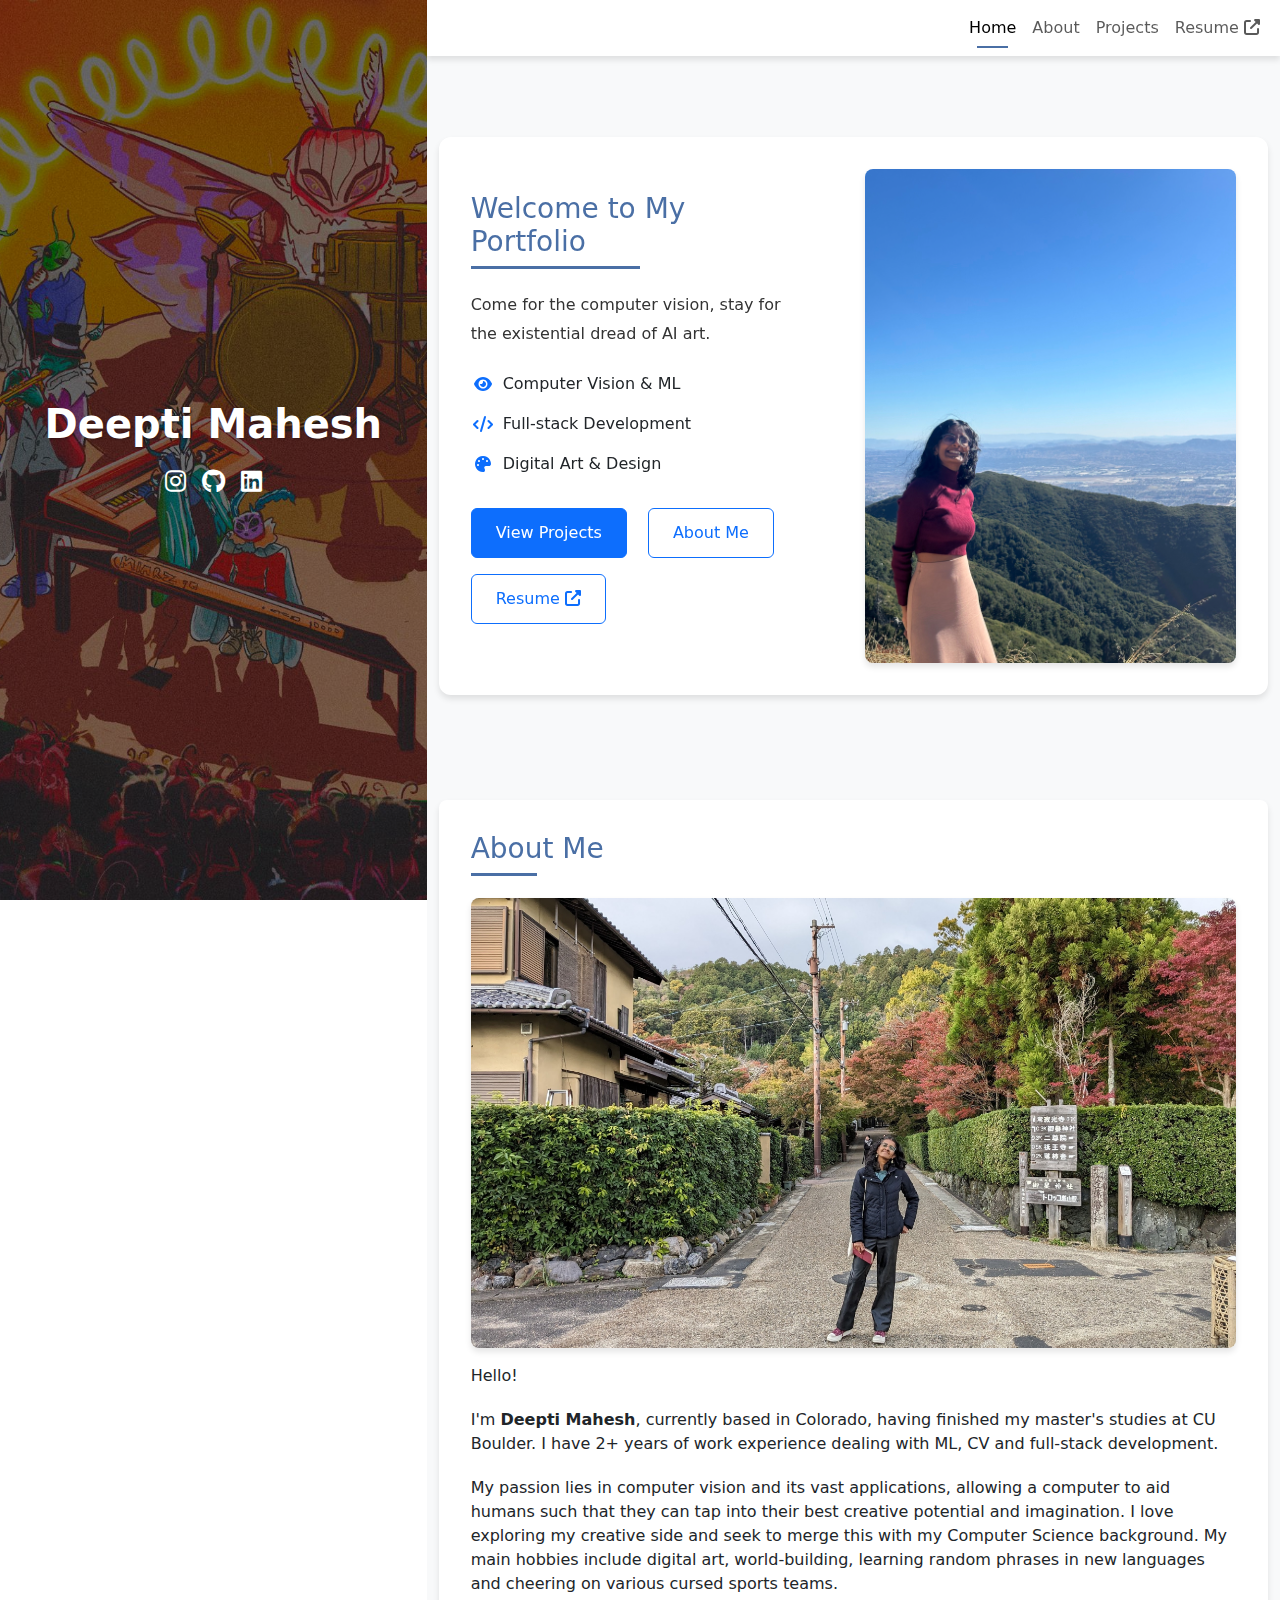
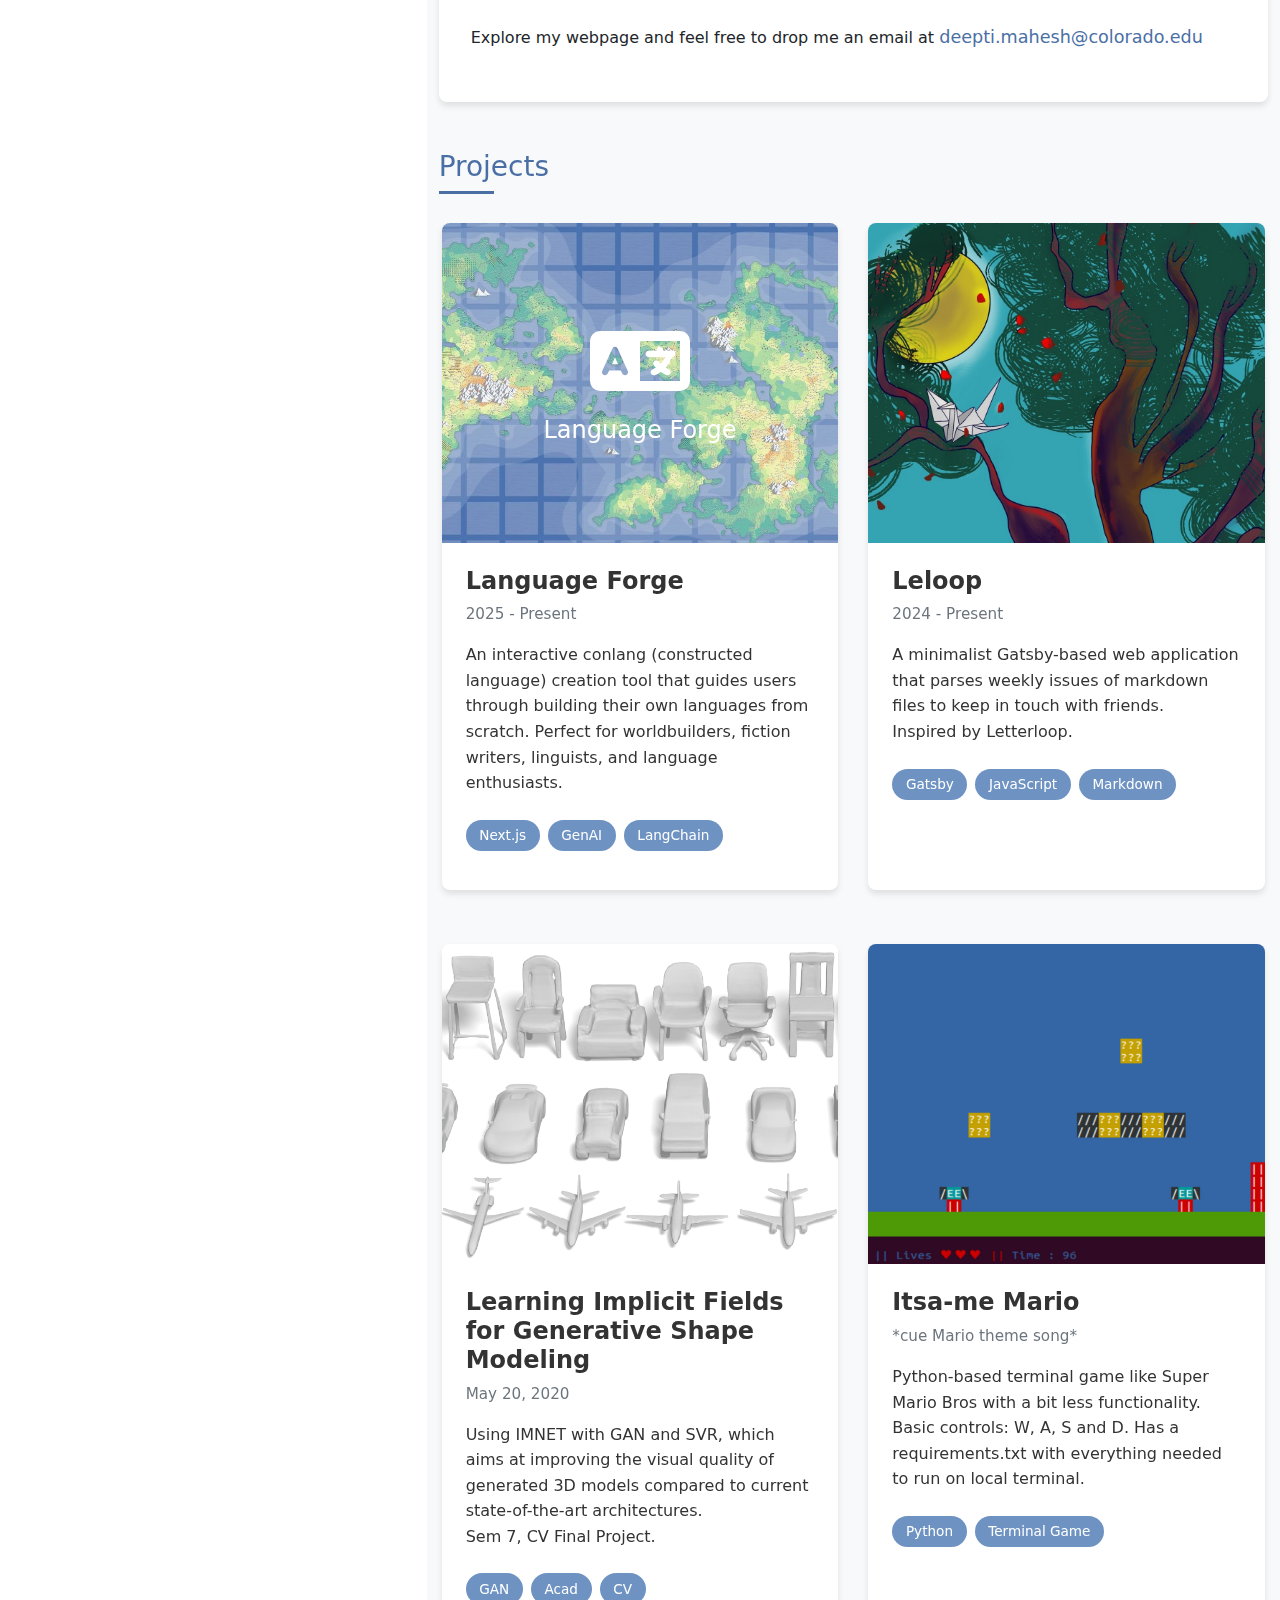
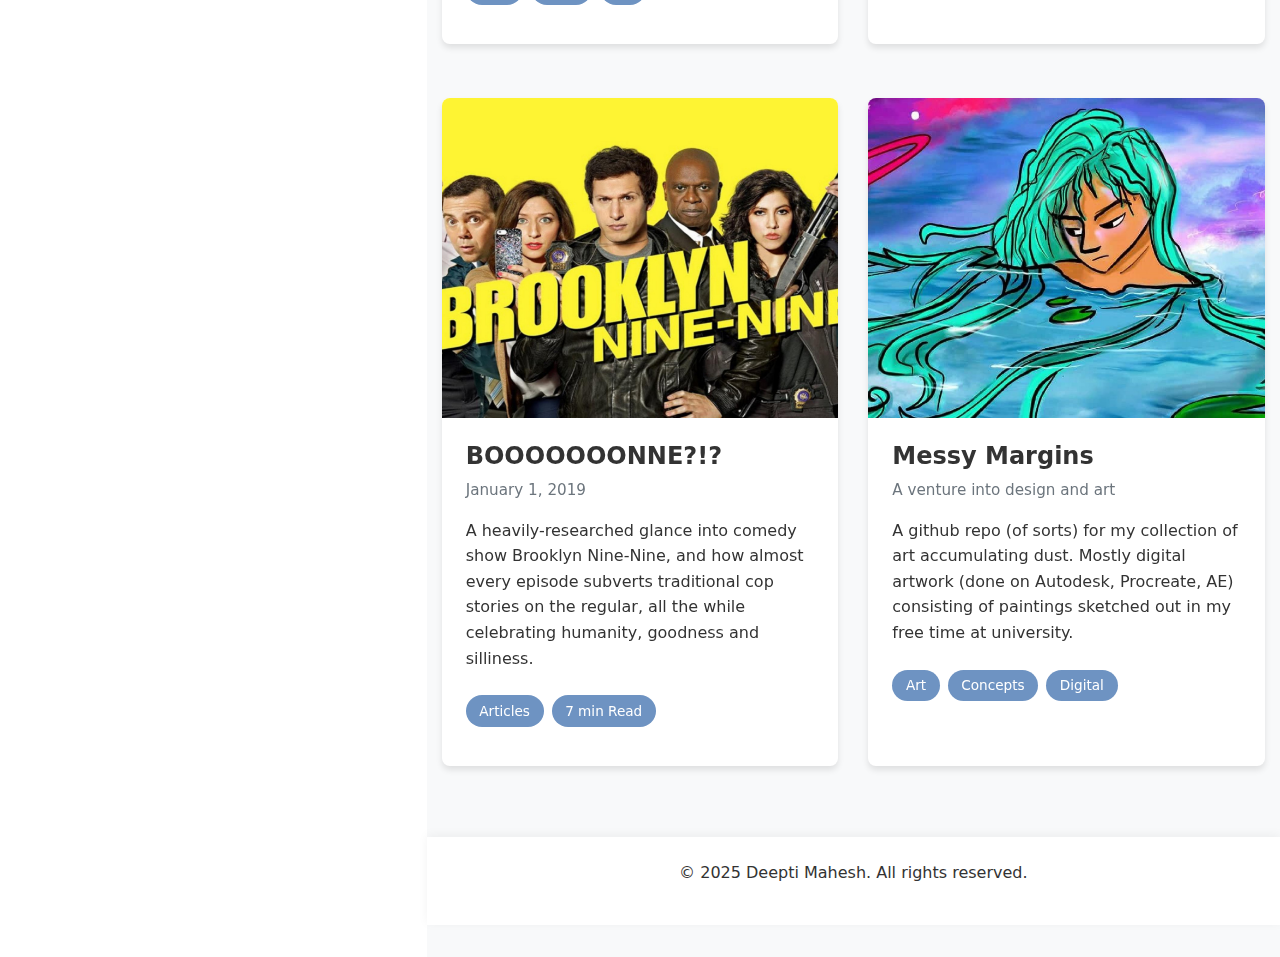
==== commit 4b77d31d: "chore: Edit padding of buttons for mobile view" ====
--- a/src/index.html
+++ b/src/index.html
@@ -96,9 +96,9 @@
                           </div>
                         </div>
                         <div class="cta-buttons">
-                          <a href="#projects" class="btn btn-primary me-3">View Projects</a>
-                          <a href="#about" class="btn btn-outline-primary me-3">About Me</a>
-                          <a href="assets/files/deeptimahesh-resume.pdf" target="_blank" class="btn btn-outline-primary">Resume <i class="fas fa-external-link-alt"></i></a>
+                          <a href="#projects" class="btn btn-primary me-3 mb-3">View Projects</a>
+                          <a href="#about" class="btn btn-outline-primary me-3 mb-3">About Me</a>
+                          <a href="assets/files/deeptimahesh-resume.pdf" target="_blank" class="btn btn-outline-primary mb-3">Resume <i class="fas fa-external-link-alt"></i></a>
                         </div>
                       </div>
                     </div>
